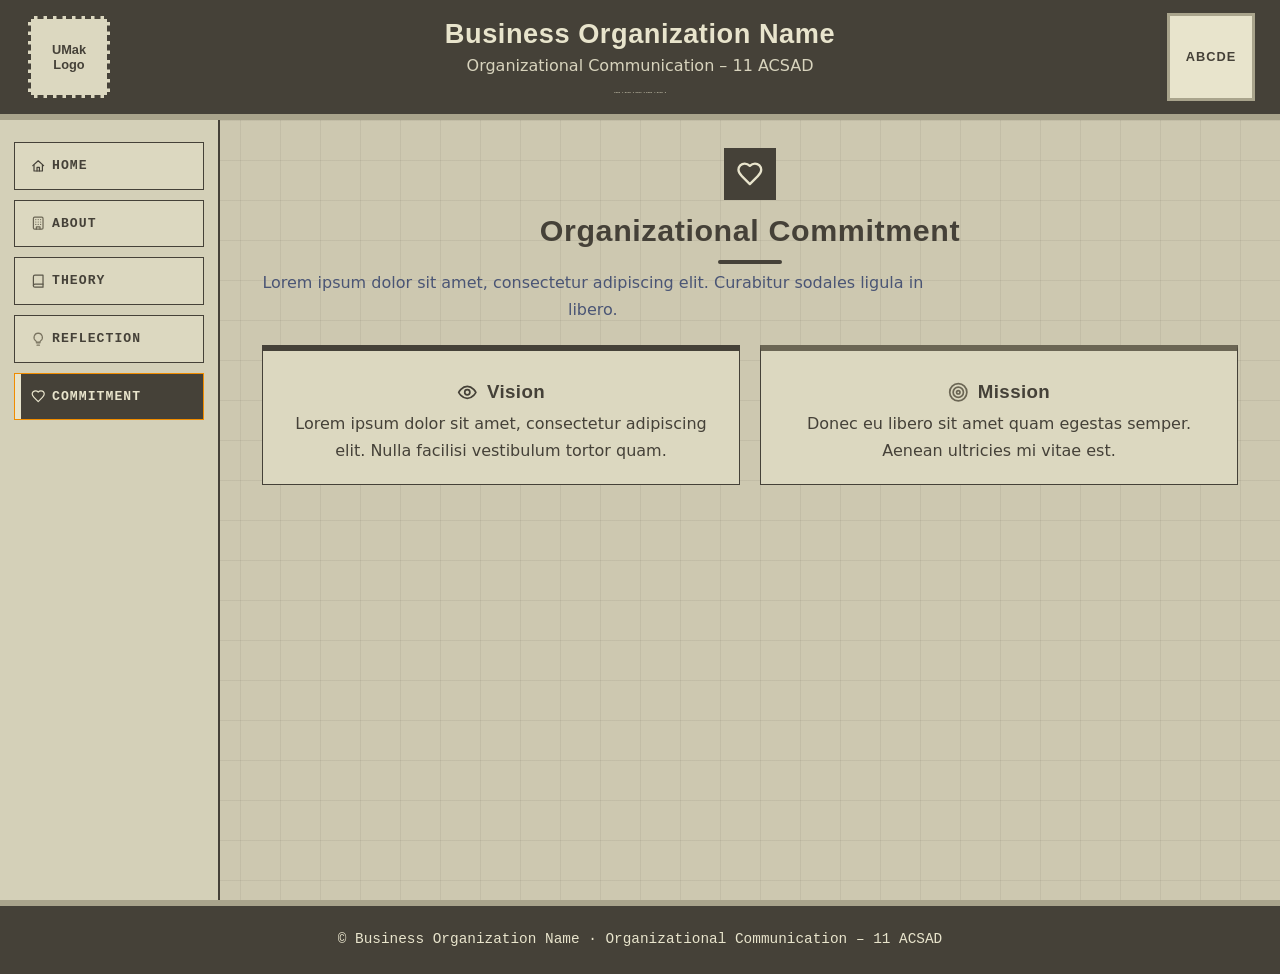
==== Components/commitment.html @ 6ccc6842 "first push" ====
<!DOCTYPE html>
<html lang="en">
<head>
<meta charset="UTF-8">
<meta name="viewport" content="width=device-width, initial-scale=1">
<title>Commitment | Business Organization Name</title>
<link rel="stylesheet" href="../style.css">
</head>
<body>
<div id="bar"></div>
<header class="top">
  <div class="logo logo-umak"><!-- <img src="../assets/umak-logo.png" alt="UMak logo"> --><span>UMak<br>Logo</span></div>
  <div class="title">
    <h1>Business Organization Name</h1>
    <p>Organizational Communication – 11 ACSAD</p>
    <ul class="members"><li>Name 1</li><li>Name 2</li><li>Name 3</li><li>Name 4</li><li>Name 5</li></ul>
  </div>
  <div class="logo logo-own"><!-- <img src="../assets/own-logo.png" alt="Company logo"> --><span>ABCDE</span></div>
</header>
<div class="layout">
  <nav class="side" aria-label="Main">
    <a class="nav" href="main.html" data-ic="home">Home</a>
    <a class="nav" href="about.html" data-ic="building">About</a>
    <a class="nav" href="theory.html" data-ic="book">Theory</a>
    <a class="nav" href="reflection.html" data-ic="lightbulb">Reflection</a>
    <a class="nav active" aria-current="page" href="commitment.html" data-ic="heart">Commitment</a>
  </nav>
  <main>
    <section>
      <h2 data-ic="heart">Organizational Commitment</h2>
      <p class="lead-txt">Lorem ipsum dolor sit amet, consectetur adipiscing elit. Curabitur sodales ligula in libero.</p>
      <div class="grid">
        <div class="card rv"><h3 data-ic="eye">Vision</h3><p>Lorem ipsum dolor sit amet, consectetur adipiscing elit. Nulla facilisi vestibulum tortor quam.</p></div>
        <div class="card rv"><h3 data-ic="target">Mission</h3><p>Donec eu libero sit amet quam egestas semper. Aenean ultricies mi vitae est.</p></div>
      </div>
    </section>
  </main>
</div>
<footer class="foot">© Business Organization Name · Organizational Communication – 11 ACSAD</footer>
<script src="../script.js"></script>
</body>
</html>
---- style.css ----
:root {
  --navy: #454138;
  --blue: #454138;
  --gold: #e8e4cc;
  --coral: #6b6654;
  --teal: #5a5648;
  --violet: #7a7460;
  --bg: #cdc8b0;
  --card: #dcd8c0;
  --line: #a9a48c;
  --ink: #454138;
  --c: var(--blue);
}
* {
  box-sizing: border-box;
}
html {
  scroll-behavior: smooth;
}
body {
  margin: 0;
  font:
    16px/1.65 "Segoe UI",
    system-ui,
    sans-serif;
  color: var(--ink);
  background:
    radial-gradient(#d3d9f3 1px, transparent 1px) 0 0/24px 24px,
    var(--bg);
}
h1,
h2,
h3,
.big {
  font-family: Georgia, "Times New Roman", serif;
  line-height: 1.2;
}
.i {
  width: 1.1em;
  height: 1.1em;
  flex: none;
  vertical-align: -0.15em;
  margin-right: 0.5em;
}
#bar {
  position: fixed;
  top: 0;
  left: 0;
  height: 4px;
  width: 0;
  z-index: 99;
  background: linear-gradient(90deg, var(--coral), var(--gold), var(--teal));
}

.top {
  display: flex;
  align-items: center;
  gap: 16px;
  padding: 16px 28px;
  color: #fff;
  background: linear-gradient(
    115deg,
    var(--navy),
    var(--blue),
    var(--violet),
    var(--navy)
  );
  background-size: 300% 100%;
  animation: shift 14s ease infinite;
}
.title {
  flex: 1;
  text-align: center;
}
.title h1 {
  margin: 0;
  font-size: 1.7rem;
}
.title p {
  margin: 2px 0 8px;
  opacity: 0.9;
}
.members {
  list-style: none;
  margin: 0;
  padding: 0;
  display: flex;
  justify-content: center;
  flex-wrap: wrap;
  gap: 6px;
}
.members li {
  background: rgba(255, 255, 255, 0.16);
  padding: 2px 14px;
  border-radius: 99px;
  font-size: 0.8rem;
  transition: 0.2s;
}
.members li:hover {
  background: var(--gold);
  color: var(--navy);
  transform: translateY(-2px);
}
.logo {
  width: 82px;
  height: 82px;
  border-radius: 50%;
  display: grid;
  place-items: center;
  text-align: center;
  font: 700 0.8rem/1.2 sans-serif;
  flex: none;
  animation: pop 0.6s both;
}
.logo img {
  max-width: 100%;
  max-height: 100%;
}
.logo-umak {
  background: #fff;
  color: var(--blue);
  border: 3px dashed var(--blue);
}
.logo-own {
  background: linear-gradient(135deg, var(--gold), var(--coral));
  color: #fff;
  letter-spacing: 1px;
  box-shadow: 0 0 0 4px rgba(255, 255, 255, 0.3);
}

.layout {
  display: flex;
  align-items: flex-start;
}
.side {
  width: 220px;
  position: sticky;
  top: 0;
  padding: 22px 14px;
  display: flex;
  flex-direction: column;
  gap: 10px;
  min-height: calc(100vh - 120px);
  background: rgba(255, 255, 255, 0.85);
  backdrop-filter: blur(8px);
  border-right: 1px solid var(--line);
}
.nav {
  display: flex;
  align-items: center;
  padding: 12px 16px;
  border-radius: 14px;
  color: var(--navy);
  text-decoration: none;
  font-weight: 600;
  transition: 0.25s;
  background: #fff;
  border: 1px solid var(--line);
}
.nav .i {
  color: var(--c);
  transition: 0.25s;
}
.nav:nth-child(1) {
  --c: var(--blue);
}
.nav:nth-child(2) {
  --c: var(--coral);
}
.nav:nth-child(3) {
  --c: var(--teal);
}
.nav:nth-child(4) {
  --c: var(--violet);
}
.nav:nth-child(5) {
  --c: #f08c00;
}
.nav:hover {
  transform: translateX(6px);
  border-color: var(--c);
  box-shadow: 0 6px 16px rgba(14, 26, 74, 0.1);
}
.nav:hover .i {
  transform: scale(1.25) rotate(-8deg);
}
.nav.active {
  background: var(--c);
  border-color: var(--c);
  color: #fff;
  box-shadow: 0 8px 18px rgba(14, 26, 74, 0.2);
}
.nav.active .i {
  color: #fff;
}
:focus-visible {
  outline: 3px solid var(--gold);
  outline-offset: 3px;
}
main {
  flex: 1;
  min-width: 0;
  max-width: 1000px;
  padding: 28px 32px 60px;
}
section {
  margin-bottom: 56px;
}

.hero {
  position: relative;
  overflow: hidden;
  border-radius: 24px;
  padding: 56px 40px;
  margin-bottom: 56px;
  color: #fff;
  background: linear-gradient(135deg, var(--navy), var(--blue));
}
.hero-in {
  position: relative;
  z-index: 1;
  max-width: 560px;
}
.hero-in > * {
  animation: rise 0.7s both;
}
.hero-in > :nth-child(2) {
  animation-delay: 0.15s;
}
.hero-in > :nth-child(3) {
  animation-delay: 0.3s;
}
.hero-in > :nth-child(4) {
  animation-delay: 0.45s;
}
.pill {
  display: inline-block;
  background: rgba(255, 255, 255, 0.18);
  padding: 4px 16px;
  border-radius: 99px;
  font-size: 0.85rem;
}
.big {
  font-size: 2.6rem;
  margin: 16px 0 10px;
}
.hero p {
  margin: 0 0 24px;
  opacity: 0.9;
}
.cta {
  display: flex;
  gap: 12px;
  flex-wrap: wrap;
}
.blob {
  position: absolute;
  border-radius: 50%;
  filter: blur(8px);
  opacity: 0.75;
  animation: float 9s ease-in-out infinite;
}
.b1 {
  width: 260px;
  height: 260px;
  right: -60px;
  top: -70px;
  background: var(--coral);
}
.b2 {
  width: 170px;
  height: 170px;
  right: 150px;
  bottom: -60px;
  background: var(--gold);
  animation-delay: -3s;
}
.b3 {
  width: 110px;
  height: 110px;
  right: 40px;
  bottom: 50px;
  background: var(--teal);
  animation-delay: -6s;
}

h2 {
  color: var(--navy);
  font-size: 1.75rem;
  margin: 0 0 6px;
  display: flex;
  align-items: center;
}
h2 > .i:first-child {
  width: 1.7em;
  height: 1.7em;
  padding: 0.4em;
  border-radius: 12px;
  background: linear-gradient(135deg, var(--gold), var(--coral));
  color: #fff;
  margin-right: 0.6em;
}
h2::after {
  content: "";
  flex: 1;
  height: 3px;
  margin-left: 16px;
  border-radius: 3px;
  background: linear-gradient(90deg, var(--line), transparent);
}
.lead-txt {
  margin: 0 0 22px;
  color: #4a5575;
  max-width: 65ch;
}

.grid {
  display: grid;
  grid-template-columns: repeat(auto-fit, minmax(230px, 1fr));
  gap: 20px;
}
.grid > .card:nth-child(6n + 1) {
  --c: var(--blue);
}
.grid > .card:nth-child(6n + 2) {
  --c: var(--coral);
}
.grid > .card:nth-child(6n + 3) {
  --c: var(--teal);
}
.grid > .card:nth-child(6n + 4) {
  --c: var(--violet);
}
.grid > .card:nth-child(6n + 5) {
  --c: #f08c00;
}
.grid > .card:nth-child(6n) {
  --c: #e64980;
}
.card {
  background: var(--card);
  border: 1px solid var(--line);
  border-top: 5px solid var(--c);
  border-radius: 16px;
  padding: 20px;
  position: relative;
  transition:
    transform 0.25s,
    box-shadow 0.25s;
}
.card:hover {
  transform: translateY(-8px);
  box-shadow: 0 18px 32px color-mix(in srgb, var(--c) 28%, transparent);
}
.card h3 {
  margin: 10px 0 0;
  color: var(--navy);
  display: flex;
  align-items: center;
}
.card h3 .i {
  color: var(--c);
}
.card small {
  color: var(--c);
  font-weight: 700;
}
.card p {
  margin: 8px 0 0;
}
.badge {
  display: grid;
  place-items: center;
  width: 50px;
  height: 50px;
  border-radius: 14px;
  background: color-mix(in srgb, var(--c) 14%, #fff);
  color: var(--c);
  transition: 0.3s;
}
.badge .i {
  margin: 0;
  width: 26px;
  height: 26px;
}
.card:hover .badge {
  background: var(--c);
  color: #fff;
  transform: rotate(-10deg) scale(1.12);
}
.card.feat {
  grid-column: 1/-1;
  --c: var(--gold);
  color: #fff;
  border: 0;
  background: linear-gradient(120deg, var(--navy), var(--blue), var(--violet));
  background-size: 200% 100%;
  animation: shift 10s ease infinite;
}
.feat h3,
.feat small {
  color: #fff;
}
.feat .badge {
  background: var(--gold);
  color: var(--navy);
}
.ours {
  position: absolute;
  top: 18px;
  right: 18px;
  font-style: normal;
  font-size: 0.8rem;
  font-weight: 700;
  background: var(--gold);
  color: var(--navy);
  padding: 3px 14px;
  border-radius: 99px;
  animation: ring 2.4s infinite;
}
.two {
  display: grid;
  grid-template-columns: 1fr 1fr;
  gap: 12px;
  margin-top: 14px;
}
.two div {
  background: rgba(255, 255, 255, 0.14);
  border-radius: 12px;
  padding: 10px 14px;
  font-size: 0.9rem;
}
.two b {
  display: block;
  color: var(--gold);
}
.rv {
  opacity: 0;
  transform: translateY(28px);
  transition:
    opacity 0.6s,
    transform 0.6s,
    box-shadow 0.25s;
}
.rv.show {
  opacity: 1;
  transform: none;
}
.rv.show:hover {
  transform: translateY(-8px);
}

#chart {
  background: radial-gradient(circle at 50% 0, #e7ebff, #fff 70%);
  border: 1px solid var(--line);
  border-radius: 22px;
  padding: 44px 16px 30px;
  overflow: hidden;
}
.tree {
  display: flex;
  flex-direction: column;
  align-items: center;
}
.node {
  position: relative;
  display: block;
  width: 84px;
  text-decoration: none;
  animation: pop 0.5s both;
  animation-delay: calc(var(--k) * 0.12s);
  --c: var(--blue);
}
.kids .node:nth-child(2) {
  --c: var(--coral);
}
.kids .node:nth-child(3) {
  --c: var(--teal);
}
.kids .node:nth-child(4) {
  --c: var(--violet);
}
.node.lead {
  width: 108px;
  --c: var(--gold);
}
.pic {
  display: block;
  width: 100%;
  aspect-ratio: 1;
  border-radius: 50%;
  overflow: hidden;
  border: 4px solid #fff;
  box-shadow:
    0 0 0 3px var(--c),
    0 8px 18px rgba(14, 26, 74, 0.2);
  transition: 0.25s;
}
.pic img {
  width: 100%;
  height: 100%;
  object-fit: cover;
}
.av {
  display: grid;
  place-items: center;
  width: 100%;
  height: 100%;
  background: linear-gradient(135deg, var(--c), var(--navy));
  color: #fff;
  font:
    700 1.6rem Georgia,
    serif;
}
.lead .pic {
  animation: ring 2.4s infinite;
}
.node:hover .pic,
.node:focus-visible .pic,
.node.sel .pic {
  transform: scale(1.12) translateY(-3px);
  box-shadow:
    0 0 0 5px var(--c),
    0 14px 24px rgba(14, 26, 74, 0.3);
}
.tip {
  position: absolute;
  bottom: calc(100% + 12px);
  left: 50%;
  transform: translate(-50%, 8px) scale(0.9);
  opacity: 0;
  pointer-events: none;
  background: var(--navy);
  color: #fff;
  padding: 7px 14px;
  border-radius: 10px;
  font-size: 0.8rem;
  white-space: nowrap;
  text-align: center;
  transition: 0.2s;
  z-index: 5;
}
.tip b {
  display: block;
  font-size: 0.9rem;
  color: var(--gold);
}
.tip::after {
  content: "";
  position: absolute;
  top: 100%;
  left: 50%;
  margin-left: -6px;
  border: 6px solid transparent;
  border-top-color: var(--navy);
}
.node:hover .tip,
.node:focus-visible .tip {
  opacity: 1;
  transform: translate(-50%, 0) scale(1);
}
.kids {
  display: flex;
  justify-content: center;
  gap: 34px;
  padding-top: 40px;
  position: relative;
}
.lead::after {
  content: "";
  position: absolute;
  left: 50%;
  top: 100%;
  width: 4px;
  height: 20px;
  margin-left: -2px;
  background: var(--blue);
  border-radius: 2px;
  transform-origin: top;
  animation: grow 0.5s 0.3s both;
}
.kids::before {
  content: "";
  position: absolute;
  top: 20px;
  left: 42px;
  right: 42px;
  height: 4px;
  border-radius: 2px;
  background: linear-gradient(90deg, var(--coral), var(--teal), var(--violet));
  transform-origin: left;
  animation: grow-x 0.6s 0.6s both;
}
.kids .node::before {
  content: "";
  position: absolute;
  left: 50%;
  top: -20px;
  width: 4px;
  height: 20px;
  margin-left: -2px;
  background: var(--c);
  border-radius: 2px;
}

.video {
  position: relative;
  max-width: 660px;
  aspect-ratio: 16/9;
  background: linear-gradient(135deg, #10173a, #2a1f5c);
  border-radius: 20px;
  overflow: hidden;
  display: grid;
  place-items: center;
  color: #c3c9ee;
  text-align: center;
  box-shadow: 0 16px 32px rgba(14, 26, 74, 0.25);
}
.video video,
.video iframe {
  position: absolute;
  inset: 0;
  width: 100%;
  height: 100%;
  border: 0;
}
.video .i {
  width: 64px;
  height: 64px;
  margin: 0 0 6px;
  color: var(--gold);
  animation: ring 2.4s infinite;
  border-radius: 50%;
}
.video p {
  margin: 0;
}

.btn {
  display: inline-flex;
  align-items: center;
  background: var(--navy);
  color: #fff;
  text-decoration: none;
  font-weight: 600;
  padding: 11px 22px;
  border-radius: 99px;
  transition: 0.25s;
}
.btn:hover {
  transform: translateY(-3px);
  box-shadow: 0 10px 20px rgba(14, 26, 74, 0.25);
}
.btn.gold {
  background: var(--gold);
  color: var(--navy);
}
.btn.ghost {
  background: rgba(255, 255, 255, 0.16);
  border: 1px solid rgba(255, 255, 255, 0.5);
}

.profile {
  position: relative;
  display: grid;
  grid-template-columns: 1.2fr 1fr;
  gap: 32px;
  align-items: center;
  background: linear-gradient(135deg, #fff, #eef1ff);
  border: 1px solid var(--line);
  border-radius: 26px;
  padding: 36px;
  scroll-margin-top: 80px;
  overflow: hidden;
  box-shadow: 0 16px 36px rgba(14, 26, 74, 0.1);
}
.profile.in .info {
  animation: fromL 0.5s both;
}
.profile.in .shot {
  animation: fromR 0.5s both;
}
.chip {
  display: inline-flex;
  align-items: center;
  background: var(--navy);
  color: #fff;
  font-weight: 600;
  font-size: 0.85rem;
  padding: 5px 16px;
  border-radius: 99px;
}
.chip .i {
  color: var(--gold);
}
.info h2 {
  font-size: 2.5rem;
  margin: 12px 0;
}
.info h2::after {
  display: none;
}
.info h3 {
  font-size: 1.05rem;
  color: var(--blue);
  margin: 20px 0 8px;
  display: flex;
  align-items: center;
}
.info ul {
  list-style: none;
  margin: 0 0 22px;
  padding: 0;
}
.info li {
  display: flex;
  align-items: center;
  padding: 4px 0;
}
.info li .i {
  color: var(--teal);
  background: #e0f7f4;
  border-radius: 50%;
  padding: 3px;
  width: 1.4em;
  height: 1.4em;
}
.shot {
  position: relative;
  max-width: 320px;
  margin: auto;
  width: 100%;
}
.shot::before {
  content: "";
  position: absolute;
  inset: -24px -24px 20px 24px;
  border-radius: 50%;
  background: conic-gradient(
    var(--coral),
    var(--gold),
    var(--teal),
    var(--violet),
    var(--coral)
  );
  opacity: 0.35;
  animation: spin 14s linear infinite;
}
.q {
  position: absolute;
  top: -8px;
  left: -14px;
  z-index: 2;
  color: var(--coral);
}
.q .i {
  width: 54px;
  height: 54px;
  margin: 0;
}
.frame {
  position: relative;
  aspect-ratio: 3/4;
  border-radius: 999px 999px 22px 22px;
  overflow: hidden;
  border: 6px solid #fff;
  box-shadow: 0 14px 28px rgba(14, 26, 74, 0.25);
  background: var(--bg);
}
.frame img {
  width: 100%;
  height: 100%;
  object-fit: cover;
}
.frame .av {
  font-size: 5rem;
}
.band {
  position: relative;
  margin-top: -34px;
  background: linear-gradient(120deg, var(--navy), var(--blue));
  color: #fff;
  border-radius: 16px;
  padding: 12px 18px;
  box-shadow: 0 10px 20px rgba(14, 26, 74, 0.3);
}
.band b {
  display: block;
  font:
    700 1.25rem Georgia,
    serif;
  color: var(--gold);
}
.band small {
  opacity: 0.85;
}

.theory {
  display: grid;
  grid-template-columns: 220px 1fr;
  gap: 28px;
}
.photo {
  aspect-ratio: 3/4;
  background: linear-gradient(160deg, #e7ebff, #fde9ee);
  border: 2px dashed var(--blue);
  border-radius: 20px;
  display: grid;
  place-items: center;
  color: var(--blue);
  text-align: center;
}
figure {
  margin: 0;
}
figcaption {
  text-align: center;
  font-weight: 700;
  margin-top: 8px;
}

.foot {
  text-align: center;
  padding: 22px;
  color: #c3c9ee;
  background: var(--navy);
  font-size: 0.9rem;
}

@keyframes pop {
  from {
    opacity: 0;
    transform: scale(0.6);
  }
  to {
    opacity: 1;
    transform: none;
  }
}
@keyframes rise {
  from {
    opacity: 0;
    transform: translateY(24px);
  }
}
@keyframes ring {
  50% {
    box-shadow: 0 0 0 10px rgba(255, 183, 3, 0.3);
  }
}
@keyframes grow {
  from {
    transform: scaleY(0);
  }
}
@keyframes grow-x {
  from {
    transform: scaleX(0);
  }
}
@keyframes fromL {
  from {
    opacity: 0;
    transform: translateX(-30px);
  }
}
@keyframes fromR {
  from {
    opacity: 0;
    transform: translateX(30px);
  }
}
@keyframes shift {
  50% {
    background-position: 100% 0;
  }
}
@keyframes float {
  50% {
    transform: translate(-16px, 18px) scale(1.08);
  }
}
@keyframes spin {
  to {
    transform: rotate(360deg);
  }
}

@media (max-width: 760px) {
  .top {
    flex-wrap: wrap;
    justify-content: center;
  }
  .logo {
    width: 60px;
    height: 60px;
  }
  .layout {
    flex-direction: column;
  }
  .side {
    width: 100%;
    min-height: 0;
    position: static;
    flex-direction: row;
    flex-wrap: wrap;
  }
  .nav {
    flex: 1 1 40%;
    justify-content: center;
  }
  main {
    padding: 20px 16px;
  }
  .hero {
    padding: 36px 22px;
  }
  .big {
    font-size: 2rem;
  }
  .profile,
  .theory {
    grid-template-columns: 1fr;
    padding: 22px;
  }
  .shot {
    order: -1;
  }
  .kids {
    flex-wrap: wrap;
    gap: 20px;
    max-width: 260px;
  }
  .kids::before,
  .kids .node::before {
    display: none;
  }
  .two {
    grid-template-columns: 1fr;
  }
}
@media (prefers-reduced-motion: reduce) {
  * {
    animation: none !important;
    transition: none !important;
  }
}

*:not(.blob) {
  border-radius: 0 !important;
}
body {
  background:
    linear-gradient(rgba(69, 65, 56, 0.08) 1px, transparent 1px) 0 0/40px 40px,
    linear-gradient(90deg, rgba(69, 65, 56, 0.08) 1px, transparent 1px) 0 0/40px
      40px,
    var(--bg);
}
h1,
h2,
h3,
.big,
.info h2 {
  font-family: "Trebuchet MS", "Segoe UI", sans-serif;
  font-weight: 700;
  letter-spacing: 0.02em;
}
.nav,
.pill,
.chip,
.ours,
.members li,
.band small,
.btn,
.tip,
.foot {
  font-family: "Courier New", Consolas, monospace;
}
.nav,
.pill,
.ours {
  text-transform: uppercase;
  letter-spacing: 0.08em;
  font-size: 0.82rem;
}
#bar {
  background: var(--navy);
  height: 5px;
}

.top {
  background: var(--navy);
  animation: none;
  color: var(--gold);
  border-bottom: 6px solid var(--line);
}
.members li {
  background: rgba(232, 228, 204, 0.12);
  border: 1px solid rgba(232, 228, 204, 0.4);
}
.members li:hover {
  background: var(--gold);
  color: var(--navy);
}
.logo-umak {
  background: var(--card);
  color: var(--navy);
  border: 3px dashed var(--navy);
}
.logo-own {
  background: var(--gold);
  color: var(--navy);
  box-shadow: 0 0 0 3px var(--line);
}

.side {
  background: #d4d0b8;
  backdrop-filter: none;
  border-right: 2px solid var(--navy);
}
.nav {
  background: var(--card);
  border: 1px solid var(--navy);
  --c: var(--navy);
}
.nav:hover {
  background: var(--navy);
  color: var(--gold);
  box-shadow: none;
  transform: translateX(6px);
}
.nav:hover .i {
  color: var(--gold);
}
.nav.active {
  background: var(--navy);
  color: var(--gold);
  box-shadow: inset 6px 0 0 var(--gold);
}
.nav.active .i {
  color: var(--gold);
}
:focus-visible {
  outline-color: var(--navy);
}

.hero {
  background: repeating-linear-gradient(
    135deg,
    #454138 0 18px,
    #4d493f 18px 36px
  );
  color: var(--gold);
  border: 2px solid var(--navy);
  box-shadow: 8px 8px 0 var(--line);
}
.pill {
  background: var(--gold);
  color: var(--navy);
}
.blob {
  background: none !important;
  filter: none;
  border: 3px solid var(--gold);
  opacity: 0.35;
  transform: rotate(45deg);
  animation: float 9s ease-in-out infinite;
}
.b1 {
  background: none;
}
.btn {
  background: var(--navy);
  color: var(--gold);
  border: 1px solid var(--navy);
}
.btn.gold {
  background: var(--gold);
  color: var(--navy);
}
.btn.ghost {
  background: transparent;
  border: 1px solid var(--gold);
  color: var(--gold);
}
.btn:hover {
  box-shadow: 4px 4px 0 var(--line);
  transform: translate(-2px, -2px);
}

h2 > .i:first-child {
  background: var(--navy);
  color: var(--gold);
}
h2::after {
  background: var(--navy);
  height: 2px;
  opacity: 0.5;
}

.grid > .card:nth-child(6n + 1) {
  --c: #454138;
}
.grid > .card:nth-child(6n + 2) {
  --c: #6b6654;
}
.grid > .card:nth-child(6n + 3) {
  --c: #5a5648;
}
.grid > .card:nth-child(6n + 4) {
  --c: #7a7460;
}
.grid > .card:nth-child(6n + 5) {
  --c: #4e4b42;
}
.grid > .card:nth-child(6n) {
  --c: #66624f;
}
.card {
  background: var(--card);
  border: 1px solid var(--navy);
  border-top: 6px solid var(--c);
}
.card:hover,
.rv.show:hover {
  transform: translate(-4px, -4px);
  box-shadow: 8px 8px 0 var(--navy);
}
.badge {
  background: var(--bg);
  color: var(--c);
  border: 1px solid var(--c);
}
.card:hover .badge {
  background: var(--c);
  color: var(--gold);
  transform: rotate(45deg) scale(1.05);
}
.card:hover .badge .i {
  transform: rotate(-45deg);
}
.card.feat {
  background: var(--navy);
  color: var(--gold);
  animation: none;
  border: 1px solid var(--navy);
}
.feat .badge {
  background: var(--gold);
  color: var(--navy);
  border-color: var(--gold);
}
.feat h3,
.feat small {
  color: var(--gold);
}
.ours {
  background: var(--gold);
  color: var(--navy);
}
.two div {
  background: rgba(232, 228, 204, 0.1);
  border: 1px solid rgba(232, 228, 204, 0.35);
}
.two b {
  color: var(--gold);
}

#chart {
  background:
    linear-gradient(rgba(69, 65, 56, 0.07) 1px, transparent 1px) 0 0/28px 28px,
    linear-gradient(90deg, rgba(69, 65, 56, 0.07) 1px, transparent 1px) 0 0/28px
      28px,
    var(--card);
  border: 1px solid var(--navy);
  box-shadow: 8px 8px 0 var(--line);
}
.node,
.kids .node:nth-child(n),
.node.lead {
  --c: var(--navy);
}
.kids .node:nth-child(2) {
  --c: #6b6654;
}
.kids .node:nth-child(3) {
  --c: #5a5648;
}
.kids .node:nth-child(4) {
  --c: #7a7460;
}
.pic {
  border: 3px solid var(--card);
  box-shadow:
    0 0 0 2px var(--c),
    4px 4px 0 var(--c);
}
.node:hover .pic,
.node:focus-visible .pic,
.node.sel .pic {
  transform: translate(-3px, -3px);
  box-shadow:
    0 0 0 3px var(--c),
    8px 8px 0 var(--c);
}
.tip {
  background: var(--navy);
  border: 1px solid var(--gold);
}
.tip::after {
  border-top-color: var(--navy);
}
.kids::before {
  background: var(--navy);
  height: 3px;
}
.lead::after,
.kids .node::before {
  background: var(--navy);
  width: 3px;
}

.video {
  background: var(--navy);
  box-shadow: 8px 8px 0 var(--line);
  border: 1px solid var(--navy);
  color: var(--gold);
}
.video .i {
  color: var(--gold);
}

.profile {
  background: var(--card);
  border: 1px solid var(--navy);
  box-shadow: 8px 8px 0 var(--line);
}
.chip {
  background: var(--navy);
  color: var(--gold);
}
.info h3 {
  color: var(--navy);
}
.info li .i {
  background: var(--navy);
  color: var(--gold);
}
.shot::before {
  inset: -14px -14px 14px 14px;
  background: none;
  border: 2px dashed var(--navy);
  opacity: 0.6;
  animation: none;
}
.q {
  color: var(--navy);
}
.frame {
  border: 5px solid var(--gold);
  box-shadow: 8px 8px 0 var(--navy);
  background: var(--bg);
}
.band {
  background: var(--navy);
  box-shadow: none;
  border-left: 6px solid var(--gold);
}
.band b {
  font-family: "Trebuchet MS", sans-serif;
  color: var(--gold);
}
.av {
  background: var(--c, var(--navy));
  color: var(--gold);
  font-family: "Trebuchet MS", sans-serif;
}
.photo {
  background: repeating-linear-gradient(
    135deg,
    var(--card) 0 12px,
    var(--bg) 12px 24px
  );
  border: 2px dashed var(--navy);
  color: var(--navy);
}
.foot {
  background: var(--navy);
  color: var(--gold);
  border-top: 6px solid var(--line);
}

@keyframes ring {
  50% {
    box-shadow: 0 0 0 8px rgba(69, 65, 56, 0.25);
  }
}
@keyframes float {
  50% {
    transform: rotate(45deg) translate(-12px, 14px);
  }
}

main {
  margin: 0 auto;
  width: 100%;
  max-width: 1040px;
  text-align: center;
}
main p {
  margin-left: auto;
  margin-right: auto;
}
h2 {
  flex-direction: column;
  align-items: center;
  gap: 12px;
  font-size: 1.9rem;
}
h2 > .i:first-child {
  margin: 0;
}
h2::after {
  flex: none;
  width: 64px;
  height: 4px;
  margin: 0;
  opacity: 1;
  background: var(--navy);
}
section {
  scroll-margin-top: 24px;
}
.hero-in {
  margin: 0 auto;
}
.cta {
  justify-content: center;
}
.card h3 {
  justify-content: center;
}
.badge {
  margin: 0 auto;
}
.video {
  margin: 0 auto;
}
a.card {
  display: block;
  color: inherit;
  text-decoration: none;
}
.more {
  display: inline-flex;
  align-items: center;
  margin-top: 12px;
  font:
    700 0.8rem "Courier New",
    monospace;
  text-transform: uppercase;
  letter-spacing: 0.08em;
  color: var(--navy);
}
.more .i {
  margin: 0 0 0 0.5em;
  transition: transform 0.25s;
}
.card:hover .more .i {
  transform: translateX(6px);
}
.team {
  grid-template-columns: repeat(auto-fit, minmax(170px, 1fr));
}
.tm .pic {
  width: 104px;
  margin: 0 auto 8px;
}
.card:hover .pic {
  transform: translate(-2px, -2px);
}
.profile,
.theory {
  text-align: left;
}
.profile p,
.theory p {
  margin-left: 0;
}
.info h2 {
  flex-direction: row;
  align-items: center;
}
.info h3 {
  justify-content: flex-start;
}
.theory {
  max-width: 820px;
  margin: 0 auto;
}
@media (max-width: 760px) {
  .nav {
    flex: 1 1 44%;
  }
}

.members {
  --hr-size: 10px;
  display: flex;
  justify-content: center;
  align-items: center;
  flex-wrap: nowrap;
  gap: 0.6em;
  width: max-content;
  max-width: none;
  margin: 12px auto -8px;
  transform: scale(0.18) !important;
  transform-origin: center top;
  padding: 0;
  border: 0;
  list-style: none;
  font:
    700 var(--hr-size)/1 "Courier New",
    monospace;
  letter-spacing: 0.12em;
  text-transform: none;
  color: var(--gold);
  opacity: 0.8;
  overflow: hidden;
  white-space: nowrap;
  user-select: none;
  pointer-events: none;
}
.members li {
  flex: none;
  padding: 0;
  margin: 0;
  background: none;
  border: 0;
  transition: none;
  transform: none;
}
.members li:hover {
  background: none;
  color: inherit;
  letter-spacing: inherit;
  transform: none;
}
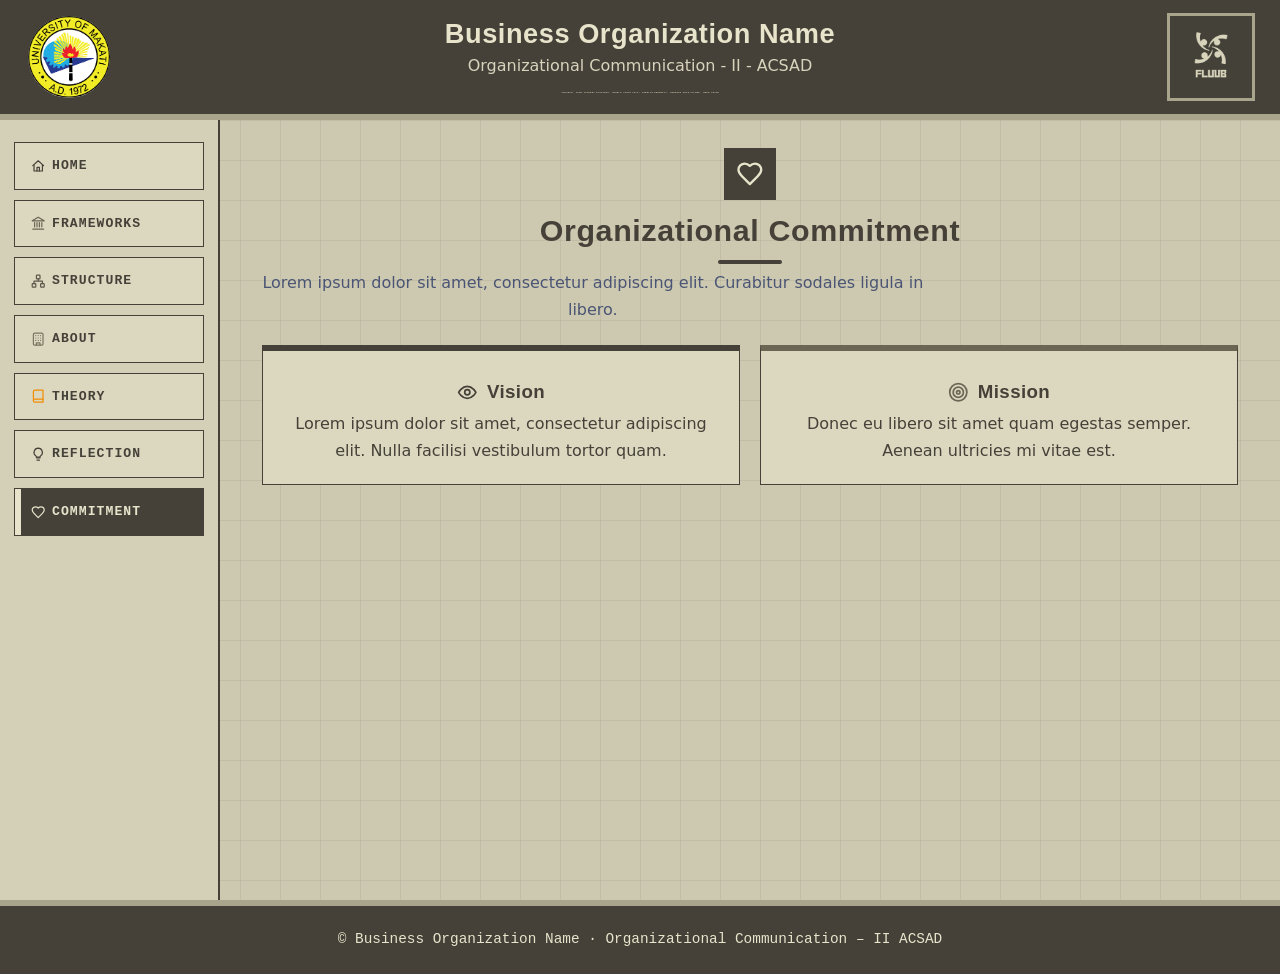
==== commit 61b8989f: "fix the css" ====
--- a/Components/commitment.html
+++ b/Components/commitment.html
@@ -8,23 +8,8 @@
 </head>
 <body>
 <div id="bar"></div>
-<header class="top">
-  <div class="logo logo-umak"><!-- <img src="../assets/umak-logo.png" alt="UMak logo"> --><span>UMak<br>Logo</span></div>
-  <div class="title">
-    <h1>Business Organization Name</h1>
-    <p>Organizational Communication – 11 ACSAD</p>
-    <ul class="members"><li>Name 1</li><li>Name 2</li><li>Name 3</li><li>Name 4</li><li>Name 5</li></ul>
-  </div>
-  <div class="logo logo-own"><!-- <img src="../assets/own-logo.png" alt="Company logo"> --><span>ABCDE</span></div>
-</header>
+<header class="top" id="site-header"></header>
 <div class="layout">
-  <nav class="side" aria-label="Main">
-    <a class="nav" href="main.html" data-ic="home">Home</a>
-    <a class="nav" href="about.html" data-ic="building">About</a>
-    <a class="nav" href="theory.html" data-ic="book">Theory</a>
-    <a class="nav" href="reflection.html" data-ic="lightbulb">Reflection</a>
-    <a class="nav active" aria-current="page" href="commitment.html" data-ic="heart">Commitment</a>
-  </nav>
   <main>
     <section>
       <h2 data-ic="heart">Organizational Commitment</h2>
@@ -36,7 +21,7 @@
     </section>
   </main>
 </div>
-<footer class="foot">© Business Organization Name · Organizational Communication – 11 ACSAD</footer>
+<footer class="foot" id="site-footer"></footer>
 <script src="../script.js"></script>
 </body>
 </html>
--- a/style.css
+++ b/style.css
@@ -1043,7 +1043,16 @@
 :focus-visible {
   outline-color: var(--navy);
 }
-
+/* UMak logo: no dotted border, rounded (circle) shape */
+.top .logo-umak {
+  border: 0;
+  background: transparent;
+  border-radius: 50% !important;
+  overflow: hidden;
+}
+.top .logo-umak img {
+  border-radius: 50% !important;
+}
 .hero {
   background: repeating-linear-gradient(
     135deg,
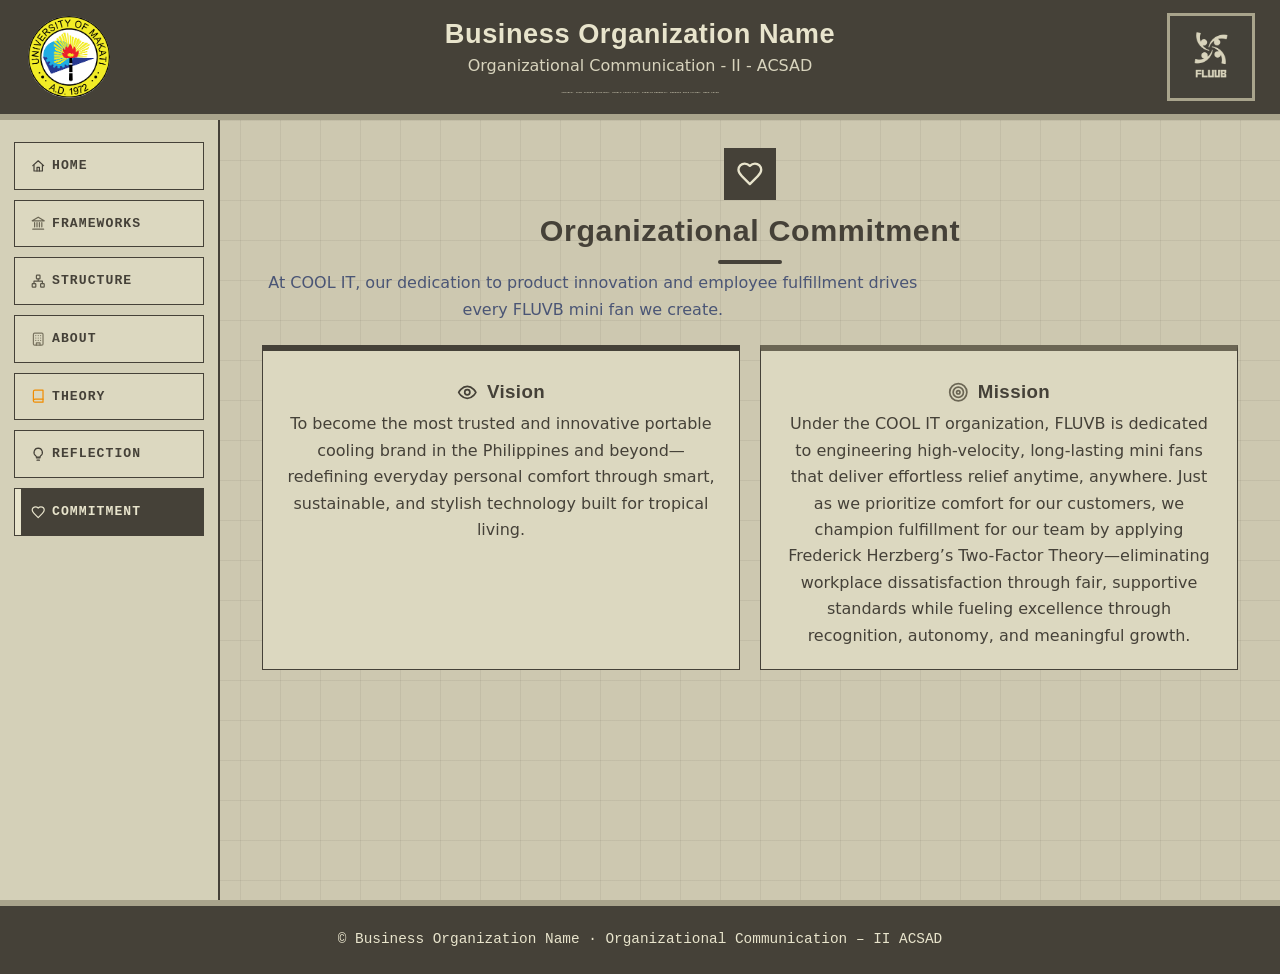
==== commit 80ff8576: "contents" ====
--- a/Components/commitment.html
+++ b/Components/commitment.html
@@ -1,27 +1,33 @@
-<!DOCTYPE html>
+<!doctype html>
 <html lang="en">
-<head>
-<meta charset="UTF-8">
-<meta name="viewport" content="width=device-width, initial-scale=1">
-<title>Commitment | Business Organization Name</title>
-<link rel="stylesheet" href="../style.css">
-</head>
-<body>
-<div id="bar"></div>
-<header class="top" id="site-header"></header>
-<div class="layout">
-  <main>
-    <section>
-      <h2 data-ic="heart">Organizational Commitment</h2>
-      <p class="lead-txt">Lorem ipsum dolor sit amet, consectetur adipiscing elit. Curabitur sodales ligula in libero.</p>
-      <div class="grid">
-        <div class="card rv"><h3 data-ic="eye">Vision</h3><p>Lorem ipsum dolor sit amet, consectetur adipiscing elit. Nulla facilisi vestibulum tortor quam.</p></div>
-        <div class="card rv"><h3 data-ic="target">Mission</h3><p>Donec eu libero sit amet quam egestas semper. Aenean ultricies mi vitae est.</p></div>
-      </div>
-    </section>
-  </main>
-</div>
-<footer class="foot" id="site-footer"></footer>
-<script src="../script.js"></script>
-</body>
-</html>+  <head>
+    <meta charset="UTF-8" />
+    <meta name="viewport" content="width=device-width, initial-scale=1" />
+    <title>Commitment | Business Organization Name</title>
+    <link rel="stylesheet" href="../style.css" />
+  </head>
+  <body>
+    <div id="bar"></div>
+    <header class="top" id="site-header"></header>
+    <div class="layout">
+      <main>
+        <section>
+          <h2 data-ic="heart">Organizational Commitment</h2>
+          <p class="lead-txt">At COOL IT, our dedication to product innovation and employee fulfillment drives every FLUVB mini fan we create.</p>
+          <div class="grid">
+            <div class="card rv">
+              <h3 data-ic="eye">Vision</h3>
+              <p>To become the most trusted and innovative portable cooling brand in the Philippines and beyond—redefining everyday personal comfort through smart, sustainable, and stylish technology built for tropical living.</p>
+            </div>
+            <div class="card rv">
+              <h3 data-ic="target">Mission</h3>
+              <p>Under the COOL IT organization, FLUVB is dedicated to engineering high-velocity, long-lasting mini fans that deliver effortless relief anytime, anywhere. Just as we prioritize comfort for our customers, we champion fulfillment for our team by applying Frederick Herzberg’s Two-Factor Theory—eliminating workplace dissatisfaction through fair, supportive standards while fueling excellence through recognition, autonomy, and meaningful growth.</p>
+            </div>
+          </div>
+        </section>
+      </main>
+    </div>
+    <footer class="foot" id="site-footer"></footer>
+    <script src="../script.js"></script>
+  </body>
+</html>
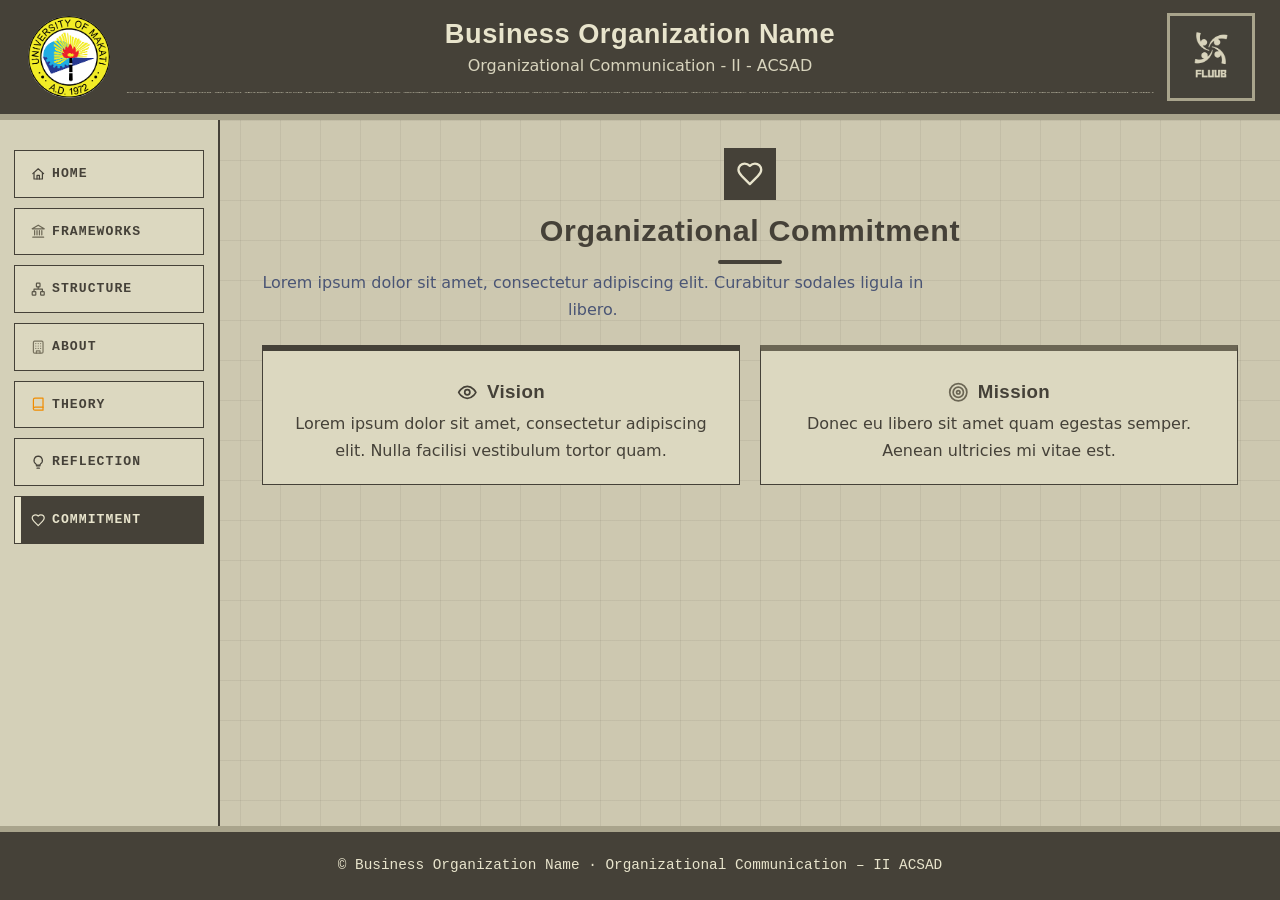
==== commit 2b745883: "added another" ====
--- a/Components/commitment.html
+++ b/Components/commitment.html
@@ -1,33 +1,27 @@
-<!doctype html>
+<!DOCTYPE html>
 <html lang="en">
-  <head>
-    <meta charset="UTF-8" />
-    <meta name="viewport" content="width=device-width, initial-scale=1" />
-    <title>Commitment | Business Organization Name</title>
-    <link rel="stylesheet" href="../style.css" />
-  </head>
-  <body>
-    <div id="bar"></div>
-    <header class="top" id="site-header"></header>
-    <div class="layout">
-      <main>
-        <section>
-          <h2 data-ic="heart">Organizational Commitment</h2>
-          <p class="lead-txt">At COOL IT, our dedication to product innovation and employee fulfillment drives every FLUVB mini fan we create.</p>
-          <div class="grid">
-            <div class="card rv">
-              <h3 data-ic="eye">Vision</h3>
-              <p>To become the most trusted and innovative portable cooling brand in the Philippines and beyond—redefining everyday personal comfort through smart, sustainable, and stylish technology built for tropical living.</p>
-            </div>
-            <div class="card rv">
-              <h3 data-ic="target">Mission</h3>
-              <p>Under the COOL IT organization, FLUVB is dedicated to engineering high-velocity, long-lasting mini fans that deliver effortless relief anytime, anywhere. Just as we prioritize comfort for our customers, we champion fulfillment for our team by applying Frederick Herzberg’s Two-Factor Theory—eliminating workplace dissatisfaction through fair, supportive standards while fueling excellence through recognition, autonomy, and meaningful growth.</p>
-            </div>
-          </div>
-        </section>
-      </main>
-    </div>
-    <footer class="foot" id="site-footer"></footer>
-    <script src="../script.js"></script>
-  </body>
-</html>
+<head>
+<meta charset="UTF-8">
+<meta name="viewport" content="width=device-width, initial-scale=1">
+<title>Commitment | Business Organization Name</title>
+<link rel="stylesheet" href="../style.css">
+</head>
+<body>
+<div id="bar"></div>
+<header class="top" id="site-header"></header>
+<div class="layout">
+  <main>
+    <section>
+      <h2 data-ic="heart">Organizational Commitment</h2>
+      <p class="lead-txt">Lorem ipsum dolor sit amet, consectetur adipiscing elit. Curabitur sodales ligula in libero.</p>
+      <div class="grid">
+        <div class="card rv"><h3 data-ic="eye">Vision</h3><p>Lorem ipsum dolor sit amet, consectetur adipiscing elit. Nulla facilisi vestibulum tortor quam.</p></div>
+        <div class="card rv"><h3 data-ic="target">Mission</h3><p>Donec eu libero sit amet quam egestas semper. Aenean ultricies mi vitae est.</p></div>
+      </div>
+    </section>
+  </main>
+</div>
+<footer class="foot" id="site-footer"></footer>
+<script src="../script.js"></script>
+</body>
+</html>
--- a/style.css
+++ b/style.css
@@ -1455,3 +1455,123 @@
   letter-spacing: inherit;
   transform: none;
 }
+
+/* Sidebar: fill the full column height so no gap shows below it */
+.layout {
+  background: linear-gradient(
+      to right,
+      #d4d0b8 0 218px,
+      var(--navy) 218px 220px,
+      transparent 220px
+    )
+    0 0 / 100% 100% no-repeat;
+}
+.side {
+  align-self: flex-start;
+}
+@media (max-width: 760px) {
+  .layout {
+    background: none;
+  }
+}
+
+/* Sticky top header (logos + title) */
+.top {
+  position: sticky;
+  top: 0;
+  z-index: 50;
+}
+.side {
+  top: var(--hdr, 120px);
+  min-height: calc(100vh - var(--hdr, 120px));
+}
+@media (max-width: 760px) {
+  .top {
+    position: static;
+  }
+  .side {
+    top: 0;
+    min-height: 0;
+  }
+}
+
+/* Sidebar: always stays in place while scrolling */
+.layout {
+  align-items: flex-start;
+}
+.side {
+  position: sticky !important;
+  top: var(--hdr, 120px);
+  z-index: 40;
+  align-self: flex-start;
+  max-height: calc(100vh - var(--hdr, 120px));
+  overflow-y: auto;
+}
+@media (max-width: 760px) {
+  /* phones: sidebar becomes a sticky, swipeable strip at the top */
+  .side {
+    top: 0;
+    width: 100%;
+    max-height: none;
+    flex-direction: row;
+    flex-wrap: nowrap;
+    overflow-x: auto;
+    overflow-y: hidden;
+    padding: 10px 12px;
+    gap: 8px;
+    border-right: 0;
+    border-bottom: 2px solid var(--navy);
+  }
+  .nav {
+    flex: 0 0 auto;
+    padding: 8px 14px;
+    white-space: nowrap;
+  }
+}
+
+/* Sidebar: compact height so it never slides under the header near the footer */
+.layout {
+  min-height: 480px;
+}
+.side {
+  min-height: 0 !important;
+  height: auto;
+  max-height: calc(100vh - var(--hdr, 120px) - var(--ftr, 70px) - 16px);
+  margin-top: 8px;
+}
+@media (max-width: 760px) {
+  .layout {
+    min-height: 0;
+  }
+  .side {
+    max-height: none;
+    margin-top: 0;
+  }
+}
+
+/* Sticky footer: always at the bottom of the screen, even with little content */
+body {
+  min-height: 100vh;
+  display: flex;
+  flex-direction: column;
+}
+.layout {
+  flex: 1 0 auto;
+  width: 100%;
+}
+.foot {
+  margin-top: auto;
+  flex-shrink: 0;
+}
+
+/* Long dashed "microtext" line under the course title: spans the full header width */
+.title {
+  min-width: 0;
+  overflow: hidden;
+}
+.top .members {
+  width: calc(100% / 0.18);
+  margin: 12px 0 -8px;
+  transform-origin: left top;
+  justify-content: center;
+}
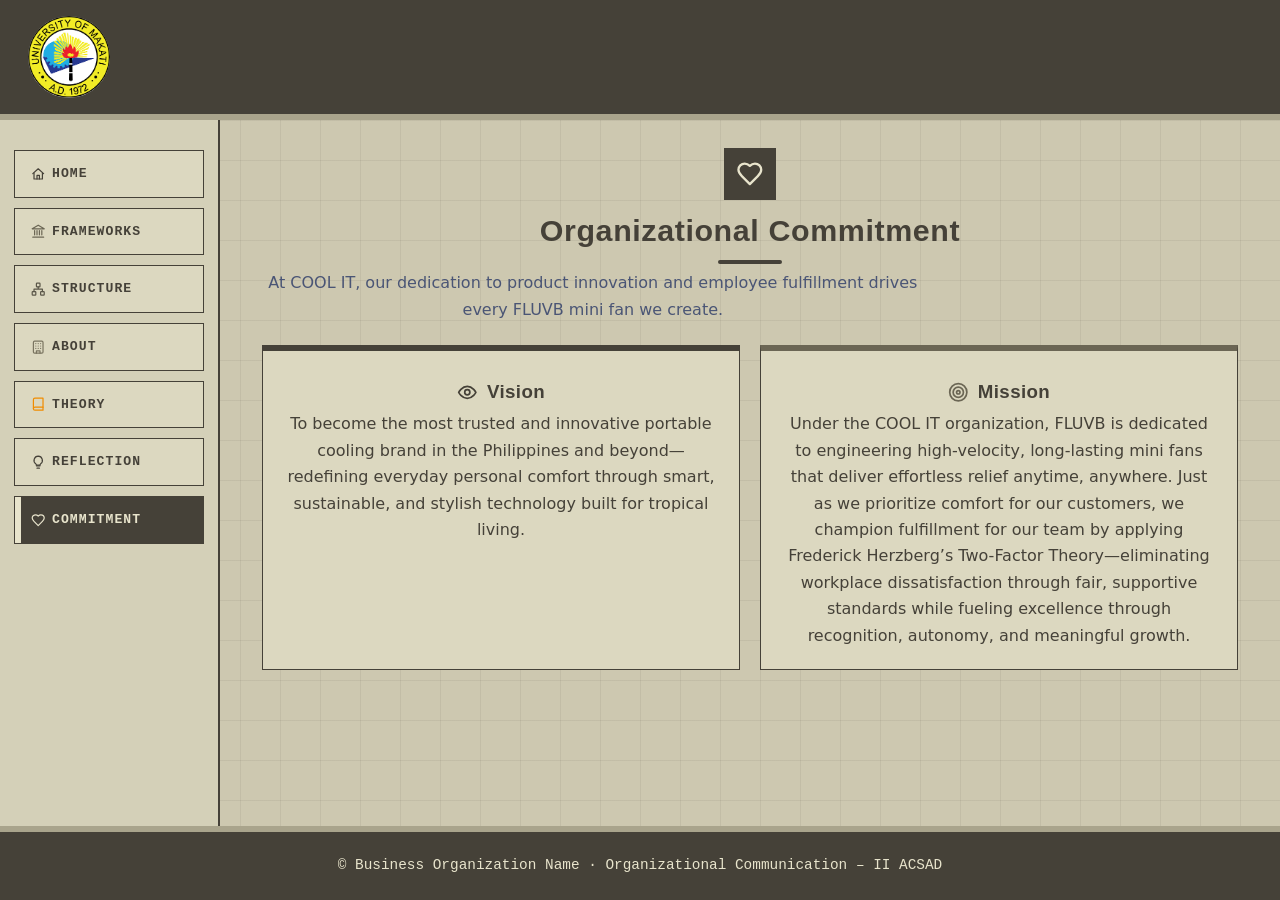
==== commit be07ee48: "added" ====
--- a/Components/commitment.html
+++ b/Components/commitment.html
@@ -1,27 +1,33 @@
-<!DOCTYPE html>
+<!doctype html>
 <html lang="en">
-<head>
-<meta charset="UTF-8">
-<meta name="viewport" content="width=device-width, initial-scale=1">
-<title>Commitment | Business Organization Name</title>
-<link rel="stylesheet" href="../style.css">
-</head>
-<body>
-<div id="bar"></div>
-<header class="top" id="site-header"></header>
-<div class="layout">
-  <main>
-    <section>
-      <h2 data-ic="heart">Organizational Commitment</h2>
-      <p class="lead-txt">Lorem ipsum dolor sit amet, consectetur adipiscing elit. Curabitur sodales ligula in libero.</p>
-      <div class="grid">
-        <div class="card rv"><h3 data-ic="eye">Vision</h3><p>Lorem ipsum dolor sit amet, consectetur adipiscing elit. Nulla facilisi vestibulum tortor quam.</p></div>
-        <div class="card rv"><h3 data-ic="target">Mission</h3><p>Donec eu libero sit amet quam egestas semper. Aenean ultricies mi vitae est.</p></div>
-      </div>
-    </section>
-  </main>
-</div>
-<footer class="foot" id="site-footer"></footer>
-<script src="../script.js"></script>
-</body>
-</html>+  <head>
+    <meta charset="UTF-8" />
+    <meta name="viewport" content="width=device-width, initial-scale=1" />
+    <title>Commitment | Business Organization Name</title>
+    <link rel="stylesheet" href="../style.css" />
+  </head>
+  <body>
+    <div id="bar"></div>
+    <header class="top" id="site-header"></header>
+    <div class="layout">
+      <main>
+        <section>
+          <h2 data-ic="heart">Organizational Commitment</h2>
+          <p class="lead-txt">At COOL IT, our dedication to product innovation and employee fulfillment drives every FLUVB mini fan we create.</p>
+          <div class="grid">
+            <div class="card rv">
+              <h3 data-ic="eye">Vision</h3>
+              <p>To become the most trusted and innovative portable cooling brand in the Philippines and beyond—redefining everyday personal comfort through smart, sustainable, and stylish technology built for tropical living.</p>
+            </div>
+            <div class="card rv">
+              <h3 data-ic="target">Mission</h3>
+              <p>Under the COOL IT organization, FLUVB is dedicated to engineering high-velocity, long-lasting mini fans that deliver effortless relief anytime, anywhere. Just as we prioritize comfort for our customers, we champion fulfillment for our team by applying Frederick Herzberg’s Two-Factor Theory—eliminating workplace dissatisfaction through fair, supportive standards while fueling excellence through recognition, autonomy, and meaningful growth.</p>
+            </div>
+          </div>
+        </section>
+      </main>
+    </div>
+    <footer class="foot" id="site-footer"></footer>
+    <script src="../script.js"></script>
+  </body>
+</html>
--- a/style.css
+++ b/style.css
@@ -1563,15 +1563,3 @@
   margin-top: auto;
   flex-shrink: 0;
 }
-
-/* Long dashed "microtext" line under the course title: spans the full header width */
-.title {
-  min-width: 0;
-  overflow: hidden;
-}
-.top .members {
-  width: calc(100% / 0.18);
-  margin: 12px 0 -8px;
-  transform-origin: left top;
-  justify-content: center;
-}
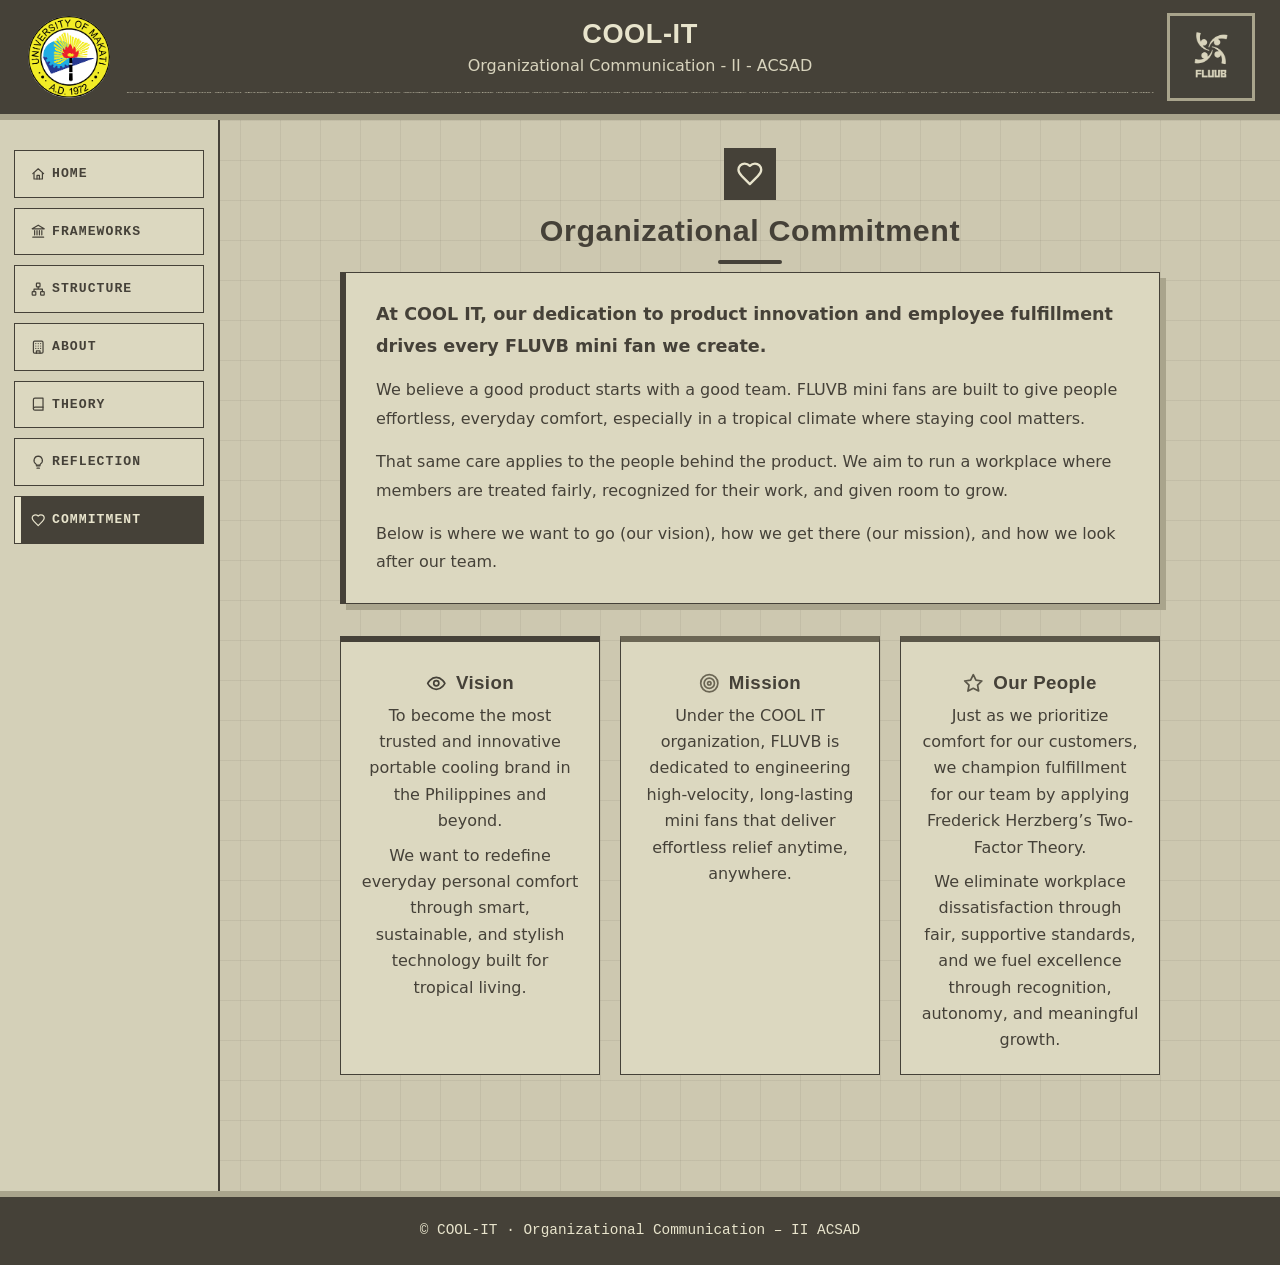
==== commit 1748eef7: "enhance" ====
--- a/Components/commitment.html
+++ b/Components/commitment.html
@@ -11,18 +11,33 @@
     <header class="top" id="site-header"></header>
     <div class="layout">
       <main>
-        <section>
-          <h2 data-ic="heart">Organizational Commitment</h2>
-          <p class="lead-txt">At COOL IT, our dedication to product innovation and employee fulfillment drives every FLUVB mini fan we create.</p>
+        <section aria-labelledby="commit-title">
+          <h2 id="commit-title" data-ic="heart">Organizational Commitment</h2>
+
+          <div class="lead-box">
+            <p>At COOL IT, our dedication to product innovation and employee fulfillment drives every FLUVB mini fan we create.</p>
+            <p>We believe a good product starts with a good team. FLUVB mini fans are built to give people effortless, everyday comfort, especially in a tropical climate where staying cool matters.</p>
+            <p>That same care applies to the people behind the product. We aim to run a workplace where members are treated fairly, recognized for their work, and given room to grow.</p>
+            <p>Below is where we want to go (our vision), how we get there (our mission), and how we look after our team.</p>
+          </div>
+
           <div class="grid">
-            <div class="card rv">
+            <article class="card rv">
               <h3 data-ic="eye">Vision</h3>
-              <p>To become the most trusted and innovative portable cooling brand in the Philippines and beyond—redefining everyday personal comfort through smart, sustainable, and stylish technology built for tropical living.</p>
-            </div>
-            <div class="card rv">
+              <p>To become the most trusted and innovative portable cooling brand in the Philippines and beyond.</p>
+              <p>We want to redefine everyday personal comfort through smart, sustainable, and stylish technology built for tropical living.</p>
+            </article>
+
+            <article class="card rv">
               <h3 data-ic="target">Mission</h3>
-              <p>Under the COOL IT organization, FLUVB is dedicated to engineering high-velocity, long-lasting mini fans that deliver effortless relief anytime, anywhere. Just as we prioritize comfort for our customers, we champion fulfillment for our team by applying Frederick Herzberg’s Two-Factor Theory—eliminating workplace dissatisfaction through fair, supportive standards while fueling excellence through recognition, autonomy, and meaningful growth.</p>
-            </div>
+              <p>Under the COOL IT organization, FLUVB is dedicated to engineering high-velocity, long-lasting mini fans that deliver effortless relief anytime, anywhere.</p>
+            </article>
+
+            <article class="card rv">
+              <h3 data-ic="star">Our People</h3>
+              <p>Just as we prioritize comfort for our customers, we champion fulfillment for our team by applying Frederick Herzberg’s Two-Factor Theory.</p>
+              <p>We eliminate workplace dissatisfaction through fair, supportive standards, and we fuel excellence through recognition, autonomy, and meaningful growth.</p>
+            </article>
           </div>
         </section>
       </main>
@@ -30,4 +45,4 @@
     <footer class="foot" id="site-footer"></footer>
     <script src="../script.js"></script>
   </body>
-</html>
+</html>
--- a/style.css
+++ b/style.css
@@ -1563,3 +1563,251 @@
   margin-top: auto;
   flex-shrink: 0;
 }
+
+/* Member reflections: stack of profile-style cards (reflection.html) */
+.refl-list {
+  display: grid;
+  gap: 44px;
+}
+.profile.refl {
+  scroll-margin-top: calc(var(--hdr, 80px) + 16px);
+  align-items: stretch; /* reflection text runs the full height of the card */
+}
+.profile.refl .info h2 {
+  margin-top: 0;
+}
+.profile.refl .info p {
+  margin: 0 0 14px;
+  line-height: 1.7;
+}
+.profile.refl.rv.show:hover {
+  transform: none; /* big cards should not lift on hover like the small ones */
+}
+
+/* Long dashed "microtext" line under the course title: spans the full header width */
+.title {
+  min-width: 0;
+  overflow: hidden;
+}
+.top .members {
+  width: calc(100% / 0.18);
+  margin: 12px 0 -8px;
+  transform-origin: left top;
+  justify-content: center;
+}
+
+/* Remove blue text: intro lines use the theme ink color */
+.lead-txt {
+  color: var(--ink);
+}
+
+/* Structure chart: hover tooltips must not be clipped */
+#chart {
+  overflow: visible;
+  padding: 64px 16px;
+}
+.node:hover,
+.node:focus-visible {
+  z-index: 20;
+}
+.tip {
+  z-index: 30;
+}
+
+/* ===== Readable text blocks ===== */
+/* Intro lines under headings: centered column that actually sits in the middle
+   (the old .lead-txt margin was overriding "main p" auto margins). */
+main .lead-txt {
+  max-width: 62ch;
+  margin: 4px auto 28px;
+  font-size: 1.02rem;
+  line-height: 1.75;
+  text-align: center;
+  text-wrap: balance;
+}
+
+/* Long intro text: a card with an accent bar, left-aligned and split into short paragraphs */
+.lead-box {
+  max-width: 760px;
+  margin: 8px auto 32px;
+  padding: 26px 30px;
+  background: var(--card);
+  border: 1px solid var(--navy);
+  border-left: 6px solid var(--navy);
+  box-shadow: 6px 6px 0 var(--line);
+  text-align: left;
+}
+.lead-box p {
+  max-width: none;
+  margin: 0 0 14px;
+  line-height: 1.8;
+  text-wrap: pretty;
+}
+.lead-box p:first-child {
+  font-size: 1.1rem;
+  font-weight: 600;
+}
+.lead-box p:last-child {
+  margin-bottom: 0;
+}
+@media (max-width: 760px) {
+  .lead-box {
+    padding: 18px 18px;
+  }
+}
+
+/* About: text card and the 3 info cards share one width so their edges line up */
+.lead-box,
+.lead-box + .grid {
+  max-width: 820px;
+  margin-left: auto;
+  margin-right: auto;
+}
+
+/* Profile quote mark: always visible, even on top of a dark photo */
+.q {
+  top: -14px;
+  left: -14px;
+  width: 54px;
+  height: 54px;
+  display: grid;
+  place-items: center;
+  background: var(--gold);
+  color: var(--navy);
+  border: 2px solid var(--navy);
+}
+.q .i {
+  width: 28px;
+  height: 28px;
+}
+
+/* Sidebar icons: every link uses the same theme color (Theory was still orange) */
+.nav:nth-child(n) {
+  --c: var(--navy);
+}
+
+/* Theorist photo (assets/herz.png): fills the 3:4 frame; falls back to the dashed placeholder if the file is missing */
+.photo {
+  position: relative;
+  overflow: hidden;
+}
+.photo img {
+  position: absolute;
+  inset: 0;
+  width: 100%;
+  height: 100%;
+  object-fit: cover;
+  object-position: center top;
+  display: block;
+}
+.photo:has(img) {
+  border: 5px solid var(--gold);
+  box-shadow: 8px 8px 0 var(--navy);
+  background: var(--bg);
+}
+.theory figcaption {
+  margin-top: 18px;
+}
+
+/* ===== Theory page: fact chips + mini scales in the factor cards ===== */
+.theory-facts {
+  display: flex;
+  flex-wrap: wrap;
+  gap: 8px;
+  margin: 0 0 6px;
+}
+.theory-facts .chip {
+  font-size: 0.75rem;
+}
+/* Mini scale inside each factor card: two stops joined by a line */
+.track {
+  display: grid;
+  grid-template-columns: auto 1fr auto;
+  align-items: start;
+  gap: 0 10px;
+  margin-top: 20px;
+  padding-top: 16px;
+  border-top: 1px dashed var(--navy);
+}
+.stop {
+  display: flex;
+  flex-direction: column;
+  align-items: center;
+  gap: 6px;
+  max-width: 130px;
+  text-align: center;
+  font-size: 0.8rem;
+  font-weight: 700;
+  line-height: 1.3;
+}
+.stop i {
+  display: block;
+  width: 16px;
+  height: 16px;
+  border: 2px solid var(--navy);
+  background: var(--card);
+}
+.stop.on i {
+  background: var(--navy);
+}
+.track .line {
+  align-self: start;
+  height: 3px;
+  margin-top: 7px;
+  background: var(--navy);
+}
+
+/* Theory block: photo + caption stretch to the same height as the text card */
+.theory-head {
+  max-width: 820px;
+  margin: 0 auto 18px;
+}
+.theory-head h3 {
+  margin: 14px 0 0;
+  text-align: center;
+}
+.theory-facts {
+  justify-content: center;
+}
+.theory {
+  align-items: stretch;
+}
+.theory figure {
+  display: flex;
+  flex-direction: column;
+}
+.theory .photo {
+  flex: 1;
+  aspect-ratio: auto;
+  min-height: 260px;
+}
+.theory .lead-box {
+  margin: 0;
+  max-width: none;
+}
+@media (max-width: 760px) {
+  .theory .photo {
+    flex: none;
+    aspect-ratio: 3/4;
+    max-width: 240px;
+    width: 100%;
+    margin: 0 auto;
+  }
+}
+
+/* Structure chart: slightly larger photos (connector lines follow the new size) */
+.node {
+  width: 104px;
+}
+.node.lead {
+  width: 132px;
+}
+.kids::before {
+  left: 52px;
+  right: 52px;
+}
+@media (min-width: 761px) {
+  .kids {
+    gap: 40px;
+  }
+}
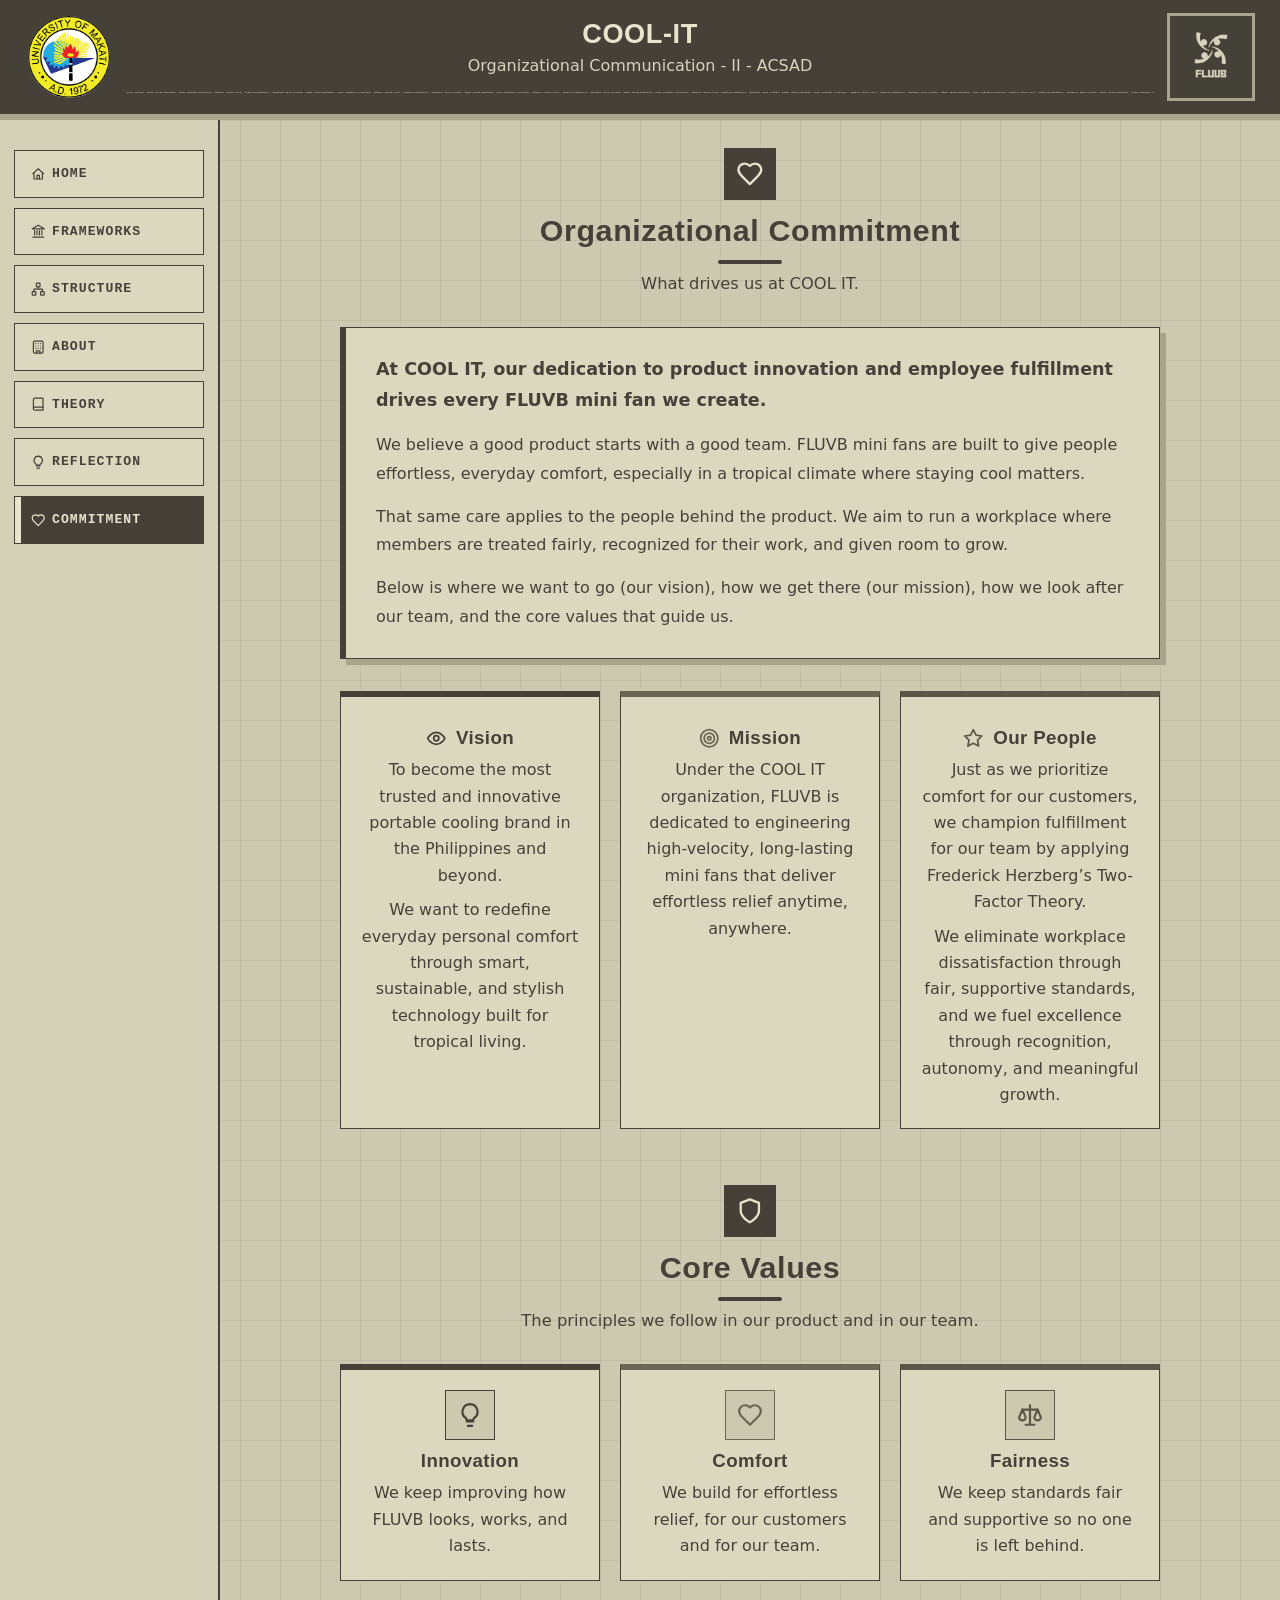
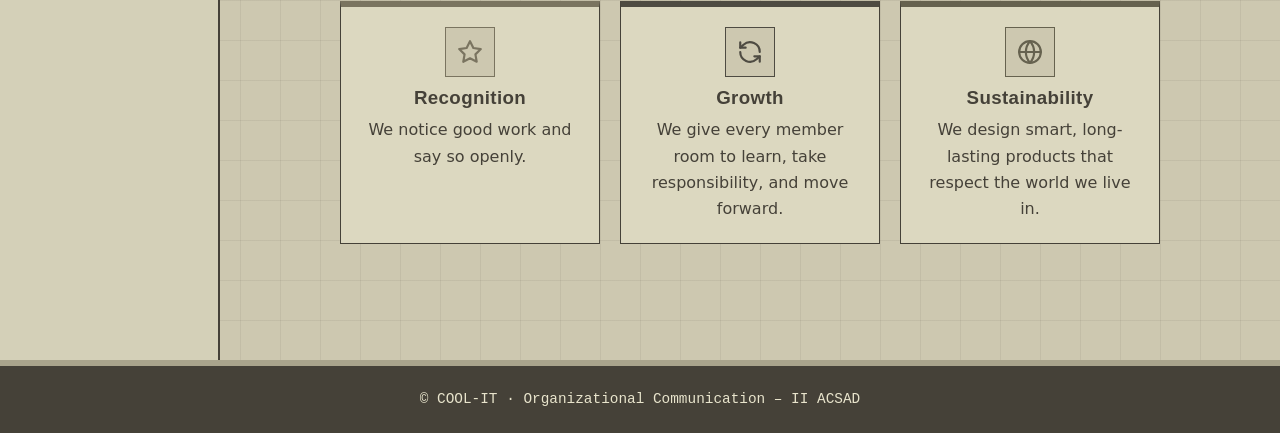
==== commit b77f38fc: "added core commit" ====
--- a/Components/commitment.html
+++ b/Components/commitment.html
@@ -13,12 +13,13 @@
       <main>
         <section aria-labelledby="commit-title">
           <h2 id="commit-title" data-ic="heart">Organizational Commitment</h2>
+          <p class="lead-txt">What drives us at COOL IT.</p>
 
           <div class="lead-box">
             <p>At COOL IT, our dedication to product innovation and employee fulfillment drives every FLUVB mini fan we create.</p>
             <p>We believe a good product starts with a good team. FLUVB mini fans are built to give people effortless, everyday comfort, especially in a tropical climate where staying cool matters.</p>
             <p>That same care applies to the people behind the product. We aim to run a workplace where members are treated fairly, recognized for their work, and given room to grow.</p>
-            <p>Below is where we want to go (our vision), how we get there (our mission), and how we look after our team.</p>
+            <p>Below is where we want to go (our vision), how we get there (our mission), how we look after our team, and the core values that guide us.</p>
           </div>
 
           <div class="grid">
@@ -40,6 +41,43 @@
             </article>
           </div>
         </section>
+
+        <section aria-labelledby="values-title">
+          <h2 id="values-title" data-ic="shield">Core Values</h2>
+          <p class="lead-txt">The principles we follow in our product and in our team.</p>
+          <div class="grid values">
+            <article class="card rv">
+              <span class="badge" data-ic="lightbulb"></span>
+              <h3>Innovation</h3>
+              <p>We keep improving how FLUVB looks, works, and lasts.</p>
+            </article>
+            <article class="card rv">
+              <span class="badge" data-ic="heart"></span>
+              <h3>Comfort</h3>
+              <p>We build for effortless relief, for our customers and for our team.</p>
+            </article>
+            <article class="card rv">
+              <span class="badge" data-ic="scale"></span>
+              <h3>Fairness</h3>
+              <p>We keep standards fair and supportive so no one is left behind.</p>
+            </article>
+            <article class="card rv">
+              <span class="badge" data-ic="star"></span>
+              <h3>Recognition</h3>
+              <p>We notice good work and say so openly.</p>
+            </article>
+            <article class="card rv">
+              <span class="badge" data-ic="refresh"></span>
+              <h3>Growth</h3>
+              <p>We give every member room to learn, take responsibility, and move forward.</p>
+            </article>
+            <article class="card rv">
+              <span class="badge" data-ic="globe"></span>
+              <h3>Sustainability</h3>
+              <p>We design smart, long-lasting products that respect the world we live in.</p>
+            </article>
+          </div>
+        </section>
       </main>
     </div>
     <footer class="foot" id="site-footer"></footer>
--- a/style.css
+++ b/style.css
@@ -1810,4 +1810,16 @@
   .kids {
     gap: 40px;
   }
+}
+
+/* Core values: three cards per row on desktop, one on phones */
+.values {
+  grid-template-columns: repeat(3, 1fr);
+  max-width: 820px;
+  margin: 0 auto;
+}
+@media (max-width: 760px) {
+  .values {
+    grid-template-columns: 1fr;
+  }
 }
